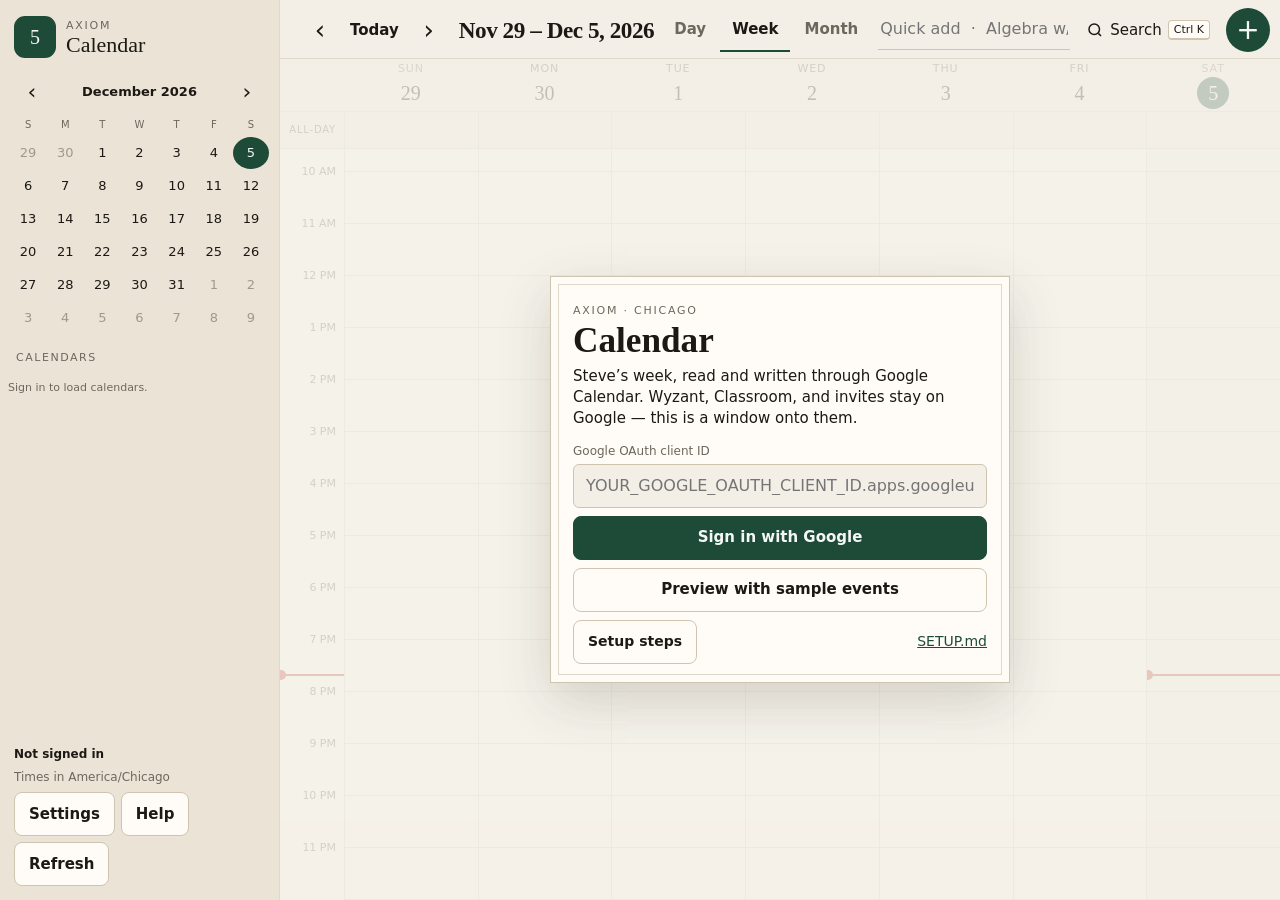
==== calendar/index.html @ 5c0031e2 "Add Axiom Calendar as a static Google Calendar PWA. The app lives in calendar/ so GitHub Pages can s" ====
<!DOCTYPE html>
<html lang="en">
<head>
<meta charset="utf-8">
<meta name="viewport" content="width=device-width, initial-scale=1, viewport-fit=cover">
<meta name="theme-color" content="#1e4a38">
<meta name="description" content="Steve Kaminskie's calendar. Google Calendar is the source of truth.">
<meta name="apple-mobile-web-app-capable" content="yes">
<meta name="mobile-web-app-capable" content="yes">
<meta name="apple-mobile-web-app-status-bar-style" content="black-translucent">
<meta name="apple-mobile-web-app-title" content="Calendar">
<title>Axiom Calendar</title>
<link rel="manifest" href="manifest.webmanifest">
<link rel="icon" href="icon.svg" type="image/svg+xml">
<link rel="apple-touch-icon" href="icon-180.png">
<link rel="stylesheet" href="styles.css">
</head>
<body>
<div id="app" class="app">
  <aside id="sidebar" aria-label="Calendars">
    <div class="side-head">
      <div class="brand-mark" id="brand-day" aria-hidden="true"></div>
      <div>
        <div class="brand-kicker">Axiom</div>
        <div class="brand-title">Calendar</div>
      </div>
    </div>
    <div class="mini-wrap">
      <div class="mini-nav">
        <button type="button" id="mini-prev" aria-label="Previous month">‹</button>
        <div id="mini-label"></div>
        <button type="button" id="mini-next" aria-label="Next month">›</button>
      </div>
      <div id="mini" class="mini"></div>
    </div>
    <div class="side-label">Calendars</div>
    <div id="calendar-list"></div>
    <div class="side-foot">
      <p id="account" class="account">Not signed in</p>
      <p class="tz">Times in America/Chicago</p>
      <div class="side-actions">
        <button type="button" id="settings-btn" class="btn">Settings</button>
        <button type="button" id="help-btn" class="btn">Help</button>
        <button type="button" id="refresh-btn" class="btn">Refresh</button>
      </div>
      <button type="button" id="signout-btn" class="btn" hidden>Sign out</button>
    </div>
  </aside>
  <div id="scrim" hidden></div>
  <div class="workspace">
    <header class="topbar">
      <button type="button" id="menu-btn" class="icon-btn" aria-label="Open calendars">☰</button>
      <div class="pager">
        <button type="button" id="prev-btn" class="icon-btn" aria-label="Previous">‹</button>
        <button type="button" id="today-btn" class="text-btn">Today</button>
        <button type="button" id="next-btn" class="icon-btn" aria-label="Next">›</button>
      </div>
      <h1 id="range-label" class="range-label">Calendar</h1>
      <div class="view-switch" role="tablist" aria-label="Calendar view">
        <button type="button" role="tab" data-view="day">Day</button>
        <button type="button" role="tab" data-view="week">Week</button>
        <button type="button" role="tab" data-view="month">Month</button>
        <button type="button" role="tab" data-view="agenda">Agenda</button>
      </div>
      <form id="quick-form" class="quick-add" autocomplete="off">
        <label class="sr-only" for="quick-input">Quick add</label>
        <input id="quick-input" name="q" placeholder="Quick add  ·  Algebra w/ Maya tue 4pm 1h" enterkeyhint="done" autocomplete="off">
        <div id="quick-preview" class="quick-preview" hidden></div>
      </form>
      <button type="button" id="cmd-btn" class="cmd-btn" aria-label="Search and commands">
        <svg viewBox="0 0 24 24" aria-hidden="true" fill="none" stroke="currentColor" stroke-width="2"><circle cx="11" cy="11" r="7"/><path d="M20 20l-3.5-3.5"/></svg>
        <span class="cmd-text">Search</span>
        <kbd id="cmd-kbd">Ctrl K</kbd>
      </button>
      <button type="button" id="create-btn" class="create-btn" aria-label="Create event">+</button>
    </header>
    <div id="banner" class="banner" hidden>
      <span>Sample events. Sign in to load Google Calendar. Preview changes are not written to Google.</span>
      <button type="button" id="banner-signin" class="btn primary">Sign in</button>
    </div>
    <div id="progress" class="progress" hidden></div>
    <div class="stage">
      <main id="view"></main>
      <div id="gate" class="gate">
        <form id="gate-form" class="gate-card">
          <p class="kicker">Axiom · Chicago</p>
          <h2>Calendar</h2>
          <p class="lede">Steve’s week, read and written through Google Calendar. Wyzant, Classroom, and invites stay on Google — this is a window onto them.</p>
          <div class="stack">
            <label class="field">Google OAuth client ID
              <input id="client-id" name="client_id" autocomplete="off" spellcheck="false" inputmode="email">
            </label>
            <button type="submit" id="signin-btn" class="btn primary">Sign in with Google</button>
            <button type="button" id="preview-btn" class="btn">Preview with sample events</button>
            <div class="gate-links">
              <button type="button" id="setup-btn" class="btn">Setup steps</button>
              <a href="./SETUP.md">SETUP.md</a>
            </div>
          </div>
        </form>
      </div>
    </div>
  </div>
</div>
<div id="modal-root"></div>
<div id="toasts" aria-live="polite"></div>
<noscript>Axiom Calendar needs JavaScript.</noscript>
<script type="module" src="app.js"></script>
</body>
</html>
---- calendar/styles.css ----
:root {
  --paper: #f3efe6;
  --surface: #fffcf7;
  --sidebar: #ebe4d6;
  --ink: #1c1915;
  --muted: #6e675c;
  --line: #e0d8c8;
  --line-strong: #cfc4b0;
  --accent: #1e4a38;
  --accent-ink: #f4f7f4;
  --accent-soft: #e4efe8;
  --now: #c2412d;
  --danger: #8f2d2d;
  --shadow: 0 18px 50px rgba(40, 30, 15, 0.16);
  --serif: "Iowan Old Style", "Palatino Linotype", Palatino, Georgia, serif;
  --sans: "Avenir Next", "Segoe UI", system-ui, sans-serif;
  --hour: 52px;
  --gutter: 64px;
  color-scheme: light;
}

* { box-sizing: border-box; }
[hidden] { display: none !important; }
html, body { height: 100%; }
body {
  margin: 0;
  height: 100dvh;
  background: var(--paper);
  color: var(--ink);
  font: 15px/1.4 var(--sans);
  overscroll-behavior: none;
}
button, input, select, textarea { font: inherit; color: inherit; }
button { cursor: pointer; -webkit-tap-highlight-color: transparent; }
button, input, select, textarea { touch-action: manipulation; }
input, select, textarea { font-size: 16px; }
:focus-visible { outline: 2px solid var(--accent); outline-offset: 2px; }
.sr-only {
  position: absolute; width: 1px; height: 1px; padding: 0; margin: -1px;
  overflow: hidden; clip: rect(0, 0, 0, 0); border: 0;
}

.app {
  height: 100%;
  display: grid;
  grid-template-columns: 280px minmax(0, 1fr);
  padding-top: env(safe-area-inset-top);
  padding-left: env(safe-area-inset-left);
  padding-right: env(safe-area-inset-right);
  background: var(--paper);
}

#sidebar {
  background: var(--sidebar);
  border-right: 1px solid var(--line);
  display: flex;
  flex-direction: column;
  min-height: 0;
  overflow: auto;
}
.side-head { display: flex; gap: 10px; align-items: center; padding: 16px 14px 8px; }
.brand-mark {
  width: 42px; height: 42px; border-radius: 11px; background: var(--accent); color: var(--accent-ink);
  display: grid; place-items: center; font-family: var(--serif); font-size: 20px; flex: none;
}
.brand-kicker { font-size: 11px; letter-spacing: 0.16em; text-transform: uppercase; color: var(--muted); }
.brand-title { font-family: var(--serif); font-size: 22px; line-height: 1; }
.mini-wrap { padding: 4px 10px 8px; }
.mini-nav { display: flex; align-items: center; justify-content: space-between; gap: 6px; }
.mini-nav button, .icon-btn, .text-btn, .btn, .create-btn {
  min-height: 44px;
}
.mini-nav button {
  width: 44px; border: 0; background: transparent; font-size: 22px; color: var(--ink); border-radius: 8px;
}
#mini-label { font-size: 13px; font-weight: 600; }
.mini { display: grid; grid-template-columns: repeat(7, 1fr); gap: 1px; }
.mini .dow { text-align: center; font-size: 10px; color: var(--muted); padding: 4px 0; }
.mini button {
  height: 32px; min-height: 32px; border: 0; background: transparent; border-radius: 50%;
  font-variant-numeric: tabular-nums; font-size: 13px;
}
.mini button.outside { color: #a39888; }
.mini button.today { background: var(--accent); color: var(--accent-ink); }
.mini button.anchor:not(.today) { box-shadow: inset 0 0 0 1.5px var(--accent); }
.side-label {
  padding: 8px 16px 4px; font-size: 11px; letter-spacing: 0.14em; text-transform: uppercase; color: var(--muted);
}
#calendar-list { padding: 0 8px 12px; }
.cal-row { display: grid; grid-template-columns: 14px minmax(0, 1fr) auto; gap: 8px; align-items: start; padding: 7px 6px; }
.cal-dot { width: 14px; height: 14px; border-radius: 50%; margin-top: 4px; box-shadow: inset 0 0 0 1px rgba(0,0,0,.12); }
.cal-name { font-weight: 600; font-size: 14px; overflow: hidden; text-overflow: ellipsis; white-space: nowrap; }
.cal-role { font-size: 11px; color: var(--muted); }
.cal-offset {
  display: inline-block; margin-top: 2px; padding: 0; border: 0; background: transparent;
  color: var(--accent); font-size: 12px; font-weight: 650; text-align: left; min-height: 32px;
  text-decoration: underline; text-underline-offset: 2px;
}
.switch {
  width: 46px; height: 28px; border-radius: 999px; border: 1px solid var(--line-strong);
  background: #ddd6c8; position: relative; margin-top: 2px;
}
.switch::after {
  content: ""; position: absolute; top: 2px; left: 2px; width: 22px; height: 22px;
  border-radius: 50%; background: #fff; transition: transform .15s ease;
}
.switch[aria-checked="true"] { background: var(--accent); border-color: var(--accent); }
.switch[aria-checked="true"]::after { transform: translateX(18px); }
.side-foot { margin-top: auto; padding: 8px 14px calc(14px + env(safe-area-inset-bottom)); display: grid; gap: 6px; }
.account, .tz { margin: 0; font-size: 12px; color: var(--muted); }
.account { color: var(--ink); font-weight: 600; }
.side-actions { display: flex; flex-wrap: wrap; gap: 6px; }

.workspace { display: flex; flex-direction: column; min-width: 0; min-height: 0; }
.topbar {
  display: grid;
  grid-template-columns: auto auto minmax(0, 1fr) auto;
  grid-template-areas:
    "menu pager create search"
    "title title title title"
    "views views views views"
    "quick quick quick quick";
  gap: 4px 8px;
  align-items: center;
  padding: 8px 10px 6px;
  border-bottom: 1px solid var(--line);
  background: var(--paper);
}
#menu-btn { grid-area: menu; }
.pager { grid-area: pager; display: flex; align-items: center; }
.range-label { grid-area: title; margin: 0; font-family: var(--serif); font-size: 1.15rem; font-weight: 600; letter-spacing: -0.02em; min-width: 0; }
.view-switch { grid-area: views; display: flex; gap: 2px; overflow-x: auto; }
.quick-add { grid-area: quick; position: relative; }
.cmd-btn { grid-area: search; }
.create-btn { grid-area: create; }

.icon-btn, .text-btn, .cmd-btn {
  border: 0; background: transparent; border-radius: 8px; min-width: 44px; padding: 0 8px; color: var(--ink);
}
.icon-btn { font-size: 26px; line-height: 1; }
.text-btn { font-weight: 650; }
.view-switch button {
  border: 0; background: transparent; color: var(--muted); min-height: 44px; padding: 0 12px;
  border-bottom: 2px solid transparent; font-weight: 650;
}
.view-switch button[aria-selected="true"] { color: var(--ink); border-bottom-color: var(--accent); }
.quick-add input {
  width: 100%; background: transparent; border: 0; border-bottom: 1px solid var(--line-strong);
  border-radius: 0; padding: 8px 2px; color: var(--ink);
}
.quick-add input:focus { outline: none; border-bottom-color: var(--accent); }
.quick-preview {
  position: absolute; z-index: 8; left: 0; right: 0; top: calc(100% + 4px);
  background: var(--surface); border: 1px solid var(--line-strong); box-shadow: var(--shadow); padding: 8px 10px;
}
.quick-cal { color: var(--muted); font-size: 12px; margin-top: 2px; }
.cmd-btn { display: inline-flex; align-items: center; gap: 6px; }
.cmd-btn svg { width: 18px; height: 18px; }
kbd {
  font-family: var(--sans); font-size: 11px; border: 1px solid var(--line-strong); border-bottom-width: 2px;
  border-radius: 4px; padding: 1px 5px; background: var(--surface);
}
.create-btn {
  width: 44px; border: 0; border-radius: 999px; background: var(--accent); color: var(--accent-ink);
  font-size: 28px; line-height: 1; font-weight: 500;
}
.banner {
  display: flex; flex-wrap: wrap; gap: 8px; align-items: center; justify-content: space-between;
  padding: 8px 12px; background: var(--accent-soft); border-bottom: 1px solid var(--line); font-size: 14px;
}
.progress { height: 2px; background: linear-gradient(90deg, transparent, var(--accent), transparent); background-size: 40% 100%; animation: slide 1s linear infinite; }
@keyframes slide { from { background-position: -40% 0; } to { background-position: 140% 0; } }
.stage { position: relative; flex: 1; min-height: 0; }
#view { height: 100%; min-height: 0; }

.week { height: 100%; display: flex; flex-direction: column; min-height: 0; background: var(--surface); }
.week-head, .allday {
  display: grid; grid-template-columns: var(--gutter) repeat(var(--days), minmax(0, 1fr));
  background: var(--paper); border-bottom: 1px solid var(--line);
}
.day-head, .gutter-label {
  min-height: 52px; border: 0; background: transparent; display: flex; flex-direction: column;
  align-items: center; justify-content: center; gap: 1px;
}
.day-head .dow { font-size: 11px; letter-spacing: 0.08em; text-transform: uppercase; color: var(--muted); }
.day-head .dom {
  font-family: var(--serif); font-size: 1.25rem; width: 2rem; height: 2rem; display: grid; place-items: center; border-radius: 50%;
}
.day-head.today .dom { background: var(--accent); color: var(--accent-ink); }
.day-head.weekend .dow { color: #8a8174; }
.gutter-label, .allday-label { font-size: 10px; letter-spacing: 0.08em; text-transform: uppercase; color: var(--muted); }
.allday-label { display: flex; align-items: center; justify-content: flex-end; padding-right: 8px; }
.allday { align-items: stretch; }
.allday-col { min-height: 36px; border-left: 1px solid var(--line); padding: 3px; display: flex; flex-direction: column; gap: 3px; }
.allday-event { position: relative; border-radius: 4px; padding: 3px 6px; text-align: left; min-height: 26px; }
.time-scroll { flex: 1; min-height: 0; overflow: auto; overscroll-behavior: contain; touch-action: pan-y; }
.time-canvas {
  --days: 7;
  display: grid;
  grid-template-columns: var(--gutter) repeat(var(--days), minmax(0, 1fr));
  height: calc(var(--hour) * 24);
  position: relative;
  background: var(--surface);
}
.gutter { position: relative; }
.hour-label {
  position: absolute; right: 8px; transform: translateY(-50%);
  font-size: 11px; color: var(--muted); font-variant-numeric: tabular-nums;
}
.day-col {
  position: relative; border-left: 1px solid var(--line); overflow: hidden;
  background-image: repeating-linear-gradient(
    to bottom,
    transparent,
    transparent calc(var(--hour) - 1px),
    var(--line) calc(var(--hour) - 1px),
    var(--line) var(--hour)
  );
}
.day-col.today { background-color: rgba(30, 74, 56, 0.045); }
.event {
  position: absolute; overflow: hidden; text-align: left; border-radius: 4px;
  padding: 2px 5px 6px; line-height: 1.2; min-height: 18px; z-index: 1; container-type: size;
}
.event-title { font-size: 12px; font-weight: 700; }
.event-meta { font-size: 11px; opacity: 0.82; }
@container (max-height: 36px) { .event-meta { display: none; } }
.event.has-offset { padding-right: 32px; }
.offset-badge {
  position: absolute; top: 2px; right: 3px; font-size: 10px; font-weight: 750;
  padding: 0 4px; border-radius: 999px; background: rgba(255, 252, 247, 0.86);
  color: #1c1915; border: 1px solid rgba(28, 25, 21, 0.28);
}
.event.tentative { outline: 1px dashed currentColor; outline-offset: -3px; }
.event.declined .event-title { text-decoration: line-through; opacity: 0.7; }
.event.allday-event { position: relative; inset: auto; width: auto; height: auto; }
.event.can-drag { cursor: grab; }
.time-scroll, .week-head, .allday, .month { user-select: none; }
.event.dragging { opacity: 0.35; }
.resize-handle { position: absolute; left: 0; right: 0; bottom: 0; height: 8px; cursor: ns-resize; }
.now-line, .now-tick {
  position: absolute; left: 0; right: 0; height: 2px; background: var(--now);
  pointer-events: none; z-index: 4;
}
.now-line::before, .now-tick::before {
  content: ""; position: absolute; left: -4px; top: -4px; width: 10px; height: 10px;
  border-radius: 50%; background: var(--now);
}
.ghost {
  position: absolute; z-index: 6; border-radius: 4px; pointer-events: none;
  background: rgba(30, 74, 56, 0.16); border: 1px dashed var(--accent);
  padding: 2px 5px; font-size: 12px; font-weight: 700; overflow: hidden;
}
.allday-col.drop-target { background: rgba(30, 74, 56, 0.12); }

.month { height: 100%; min-height: 0; display: grid; grid-template-rows: auto minmax(0, 1fr); background: var(--surface); }
.month-dow, .month-grid { display: grid; grid-template-columns: repeat(7, minmax(0, 1fr)); }
.month-dow { padding: 6px 0; font-size: 11px; letter-spacing: 0.08em; text-transform: uppercase; color: var(--muted); text-align: center; background: var(--paper); border-bottom: 1px solid var(--line); }
.month-grid { min-height: 0; }
.cell { min-height: 0; overflow: hidden; border-top: 1px solid var(--line); border-left: 1px solid var(--line); padding: 2px 3px 3px; display: flex; flex-direction: column; gap: 2px; }
.cell.today { background: rgba(30, 74, 56, 0.05); }
.cell.outside { background: #f7f3eb; }
.cell-day {
  align-self: flex-end; border: 0; background: transparent; width: 28px; height: 28px; min-height: 28px;
  border-radius: 50%; font-family: var(--serif); font-size: 14px;
}
.cell.today .cell-day { background: var(--accent); color: var(--accent-ink); }
.cell.anchor:not(.today) .cell-day { box-shadow: inset 0 0 0 1.5px var(--accent); }
.chip, .more {
  display: block; width: 100%; text-align: left; border: 0; border-radius: 4px;
  padding: 1px 4px; font-size: 11px; line-height: 1.35; white-space: nowrap; overflow: hidden; text-overflow: ellipsis;
}
.more { background: transparent; color: var(--muted); min-height: 22px; }

.agenda { height: 100%; overflow: auto; padding: 8px 12px calc(24px + env(safe-area-inset-bottom)); background: var(--surface); }
.agenda-day { margin: 0 0 16px; }
.agenda-day h2 { margin: 12px 0 8px; font-family: var(--serif); font-size: 1.25rem; font-weight: 600; }
.agenda-empty { color: var(--muted); margin: 0 0 8px; }
.agenda-card {
  width: 100%; text-align: left; border: 0; border-radius: 8px; padding: 10px 12px; margin: 0 0 6px;
  display: block; position: relative;
}
.agenda-card .when { font-size: 12px; font-weight: 700; }
.agenda-card .title { font-size: 16px; font-weight: 700; }
.agenda-card .meta { font-size: 12px; opacity: 0.8; }
.agenda-card .offset-badge { top: 8px; right: 8px; }
.empty { color: var(--muted); padding: 24px 16px; margin: 0; }

.gate {
  position: absolute; inset: 0; display: grid; place-items: center; padding: 18px;
  background: color-mix(in srgb, var(--paper) 78%, transparent); z-index: 5; overflow: auto;
}
.gate-card {
  width: min(460px, 100%); background: var(--surface); border: 1px solid var(--line-strong);
  box-shadow: var(--shadow); padding: 26px 22px 18px; position: relative;
}
.gate-card::before { content: ""; position: absolute; inset: 7px; border: 1px solid var(--line); pointer-events: none; }
.kicker { margin: 0 0 4px; letter-spacing: 0.16em; text-transform: uppercase; font-size: 11px; color: var(--muted); }
.gate-card h2 { margin: 0 0 8px; font-family: var(--serif); font-size: 2.2rem; font-weight: 600; line-height: 1; }
.lede { margin: 0 0 14px; color: var(--ink); }
.stack { display: grid; gap: 8px; }
.field { display: grid; gap: 4px; font-size: 12px; color: var(--muted); text-align: left; }
.field input, .field textarea, .field select, .inline-input {
  width: 100%; background: var(--paper); border: 1px solid var(--line-strong); border-radius: 6px;
  padding: 10px 12px; color: var(--ink);
}
.times { display: grid; grid-template-columns: 1fr 1fr; gap: 8px; }
.check { display: flex; align-items: center; gap: 8px; font-size: 14px; color: var(--ink); min-height: 44px; }
.btn {
  min-height: 44px; padding: 0 14px; border-radius: 8px; border: 1px solid var(--line-strong);
  background: var(--surface); font-weight: 650;
}
.btn.primary { background: var(--accent); color: var(--accent-ink); border-color: var(--accent); }
.btn.danger { color: var(--danger); }
.gate-links { display: flex; justify-content: space-between; gap: 8px; align-items: center; font-size: 14px; }
.gate-links a { color: var(--accent); }

.modal-back {
  position: fixed; inset: 0; z-index: 50; background: rgba(28, 25, 21, 0.38);
  display: flex; align-items: center; justify-content: center; padding: 20px;
}
.modal-card, .cmd-card {
  width: min(560px, 100%); max-height: min(760px, 100%); overflow: auto;
  background: var(--surface); border: 1px solid var(--line-strong); box-shadow: var(--shadow); padding: 16px;
}
.cmd-back { align-items: flex-start; padding-top: 10vh; }
.cmd-card { width: min(640px, 100%); padding: 0; overflow: hidden; display: flex; flex-direction: column; }
.cmd-card input { border: 0; border-bottom: 1px solid var(--line); padding: 16px; background: transparent; width: 100%; }
.cmd-card input:focus { outline: none; }
.cmd-list { overflow: auto; max-height: 50vh; padding: 6px; }
.cmd-item {
  width: 100%; text-align: left; border: 0; background: transparent; border-radius: 8px;
  padding: 8px 10px; min-height: 44px; display: grid; gap: 2px;
}
.cmd-item[aria-selected="true"], .cmd-item:hover { background: var(--accent-soft); }
.cmd-item small { color: var(--muted); }
.dialog-head { display: flex; justify-content: space-between; align-items: center; gap: 8px; }
.dialog-head h2 { margin: 0; font-family: var(--serif); font-size: 1.6rem; font-weight: 600; }
.dialog-actions { display: flex; flex-wrap: wrap; gap: 8px; justify-content: flex-end; margin-top: 12px; }
.note { background: var(--accent-soft); border-radius: 8px; padding: 8px 10px; font-size: 13px; margin: 0; }
.swatches { display: flex; flex-wrap: wrap; gap: 2px; }
.swatch { width: 44px; height: 44px; border: 0; background: transparent; display: grid; place-items: center; border-radius: 8px; }
.swatch i { width: 22px; height: 22px; border-radius: 50%; display: block; box-shadow: inset 0 0 0 1px rgba(0,0,0,.15); }
.swatch[aria-checked="true"] i { box-shadow: 0 0 0 2px var(--surface), 0 0 0 4px var(--ink); }
.rsvp { display: flex; gap: 6px; flex-wrap: wrap; }
.rsvp button[aria-pressed="true"] { background: var(--accent); color: var(--accent-ink); border-color: var(--accent); }
.guest { display: flex; justify-content: space-between; gap: 8px; align-items: center; padding: 4px 0; border-bottom: 1px solid var(--line); }
.help-list { display: grid; grid-template-columns: auto 1fr; gap: 6px 12px; margin: 8px 0 0; }
.help-list dt { margin: 0; }
.setup-steps { margin: 8px 0 0; padding-left: 1.2rem; display: grid; gap: 8px; }
.setup-steps code, .mono { font-family: ui-monospace, "SFMono-Regular", Menlo, Consolas, monospace; font-size: 12px; word-break: break-all; }
#scrim { position: fixed; inset: 0; background: rgba(28, 25, 21, 0.35); z-index: 25; }
#scrim[hidden] { display: none !important; }
#toasts {
  position: fixed; left: 50%; bottom: calc(16px + env(safe-area-inset-bottom)); transform: translateX(-50%);
  z-index: 70; display: flex; flex-direction: column; gap: 8px; width: min(440px, calc(100% - 24px)); pointer-events: none;
}
.toast { background: #1c1915; color: #f3efe6; padding: 12px 14px; border-radius: 8px; box-shadow: var(--shadow); pointer-events: auto; }

@media (min-width: 980px) {
  .topbar {
    grid-template-columns: auto auto minmax(10rem, max-content) auto minmax(12rem, 1fr) auto auto;
    grid-template-areas: "menu pager title views quick search create";
    align-items: center;
  }
  .range-label { font-size: 1.45rem; white-space: nowrap; }
}
@media (max-width: 960px) {
  .app { grid-template-columns: 1fr; }
  #sidebar {
    position: fixed; inset: 0 auto 0 0; width: min(320px, 88vw); z-index: 30;
    transform: translateX(-105%); transition: transform .18s ease;
    padding-bottom: env(safe-area-inset-bottom);
  }
  #sidebar.open { transform: translateX(0); }
  #menu-btn { display: inline-grid; place-items: center; }
  .cmd-text, #cmd-kbd { display: none; }
}
@media (min-width: 961px) {
  #menu-btn, #scrim { display: none !important; }
}
@media (max-width: 720px) {
  :root { --hour: 64px; --gutter: 48px; }
  .hour-label { font-size: 10px; right: 4px; }
}
@media (pointer: coarse) { .resize-handle { display: none; } }
@media (prefers-reduced-motion: reduce) {
  *, *::before, *::after { animation: none !important; transition: none !important; }
}
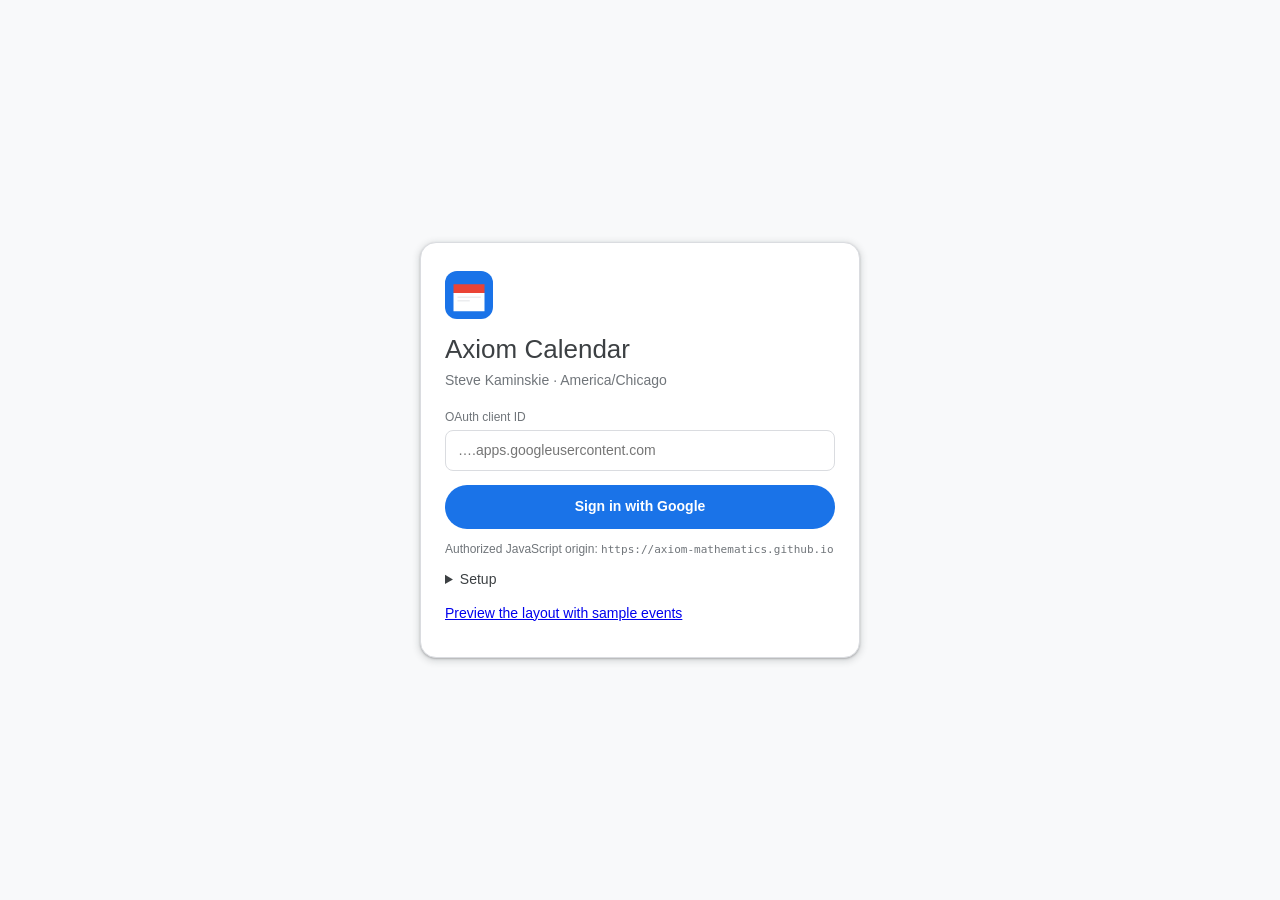
==== commit 45825a6e: "Add Axiom Calendar, a static Google Calendar PWA. Steve can read and write his calendars from the br" ====
--- a/calendar/index.html
+++ b/calendar/index.html
@@ -3,108 +3,98 @@
 <head>
 <meta charset="utf-8">
 <meta name="viewport" content="width=device-width, initial-scale=1, viewport-fit=cover">
-<meta name="theme-color" content="#1e4a38">
-<meta name="description" content="Steve Kaminskie's calendar. Google Calendar is the source of truth.">
+<meta name="theme-color" content="#ffffff" media="(prefers-color-scheme: light)">
+<meta name="theme-color" content="#1f1f1f" media="(prefers-color-scheme: dark)">
 <meta name="apple-mobile-web-app-capable" content="yes">
 <meta name="mobile-web-app-capable" content="yes">
-<meta name="apple-mobile-web-app-status-bar-style" content="black-translucent">
+<meta name="apple-mobile-web-app-status-bar-style" content="default">
 <meta name="apple-mobile-web-app-title" content="Calendar">
+<meta name="description" content="Steve Kaminskie’s calendar. Google Calendar, in the browser, America/Chicago.">
 <title>Axiom Calendar</title>
 <link rel="manifest" href="manifest.webmanifest">
-<link rel="icon" href="icon.svg" type="image/svg+xml">
-<link rel="apple-touch-icon" href="icon-180.png">
+<link rel="icon" href="icons/icon-192.png">
+<link rel="apple-touch-icon" href="icons/apple-touch-icon.png">
 <link rel="stylesheet" href="styles.css">
+<script src="https://accounts.google.com/gsi/client" async></script>
 </head>
 <body>
-<div id="app" class="app">
-  <aside id="sidebar" aria-label="Calendars">
-    <div class="side-head">
-      <div class="brand-mark" id="brand-day" aria-hidden="true"></div>
-      <div>
-        <div class="brand-kicker">Axiom</div>
-        <div class="brand-title">Calendar</div>
-      </div>
+<div id="gate">
+  <main class="gate-card">
+    <div class="brand-mark" aria-hidden="true"></div>
+    <h1>Axiom Calendar</h1>
+    <p class="lede">Steve Kaminskie · America/Chicago</p>
+    <form id="gate-form" method="post" action="#" onsubmit="return false">
+      <label for="gate-client">OAuth client ID</label>
+      <input id="gate-client" name="client" autocomplete="off" spellcheck="false" autocapitalize="off" placeholder="….apps.googleusercontent.com" inputmode="url">
+      <button type="submit" class="primary signin">Sign in with Google</button>
+    </form>
+    <p id="gate-error" class="error" hidden></p>
+    <p class="hint">Authorized JavaScript origin: <code>https://axiom-mathematics.github.io</code></p>
+    <details>
+      <summary>Setup</summary>
+      <ol>
+        <li>In Google Cloud Console, create a <strong>Web application</strong> OAuth client.</li>
+        <li>Add the origin above. No redirect URI is required for the sign-in popup.</li>
+        <li>Enable the Calendar API, People API, and Drive API. Add stephen.kaminskie@gmail.com as a test user.</li>
+        <li>Paste the client ID here and sign in. The full click-path is in <code>SETUP.md</code>.</li>
+      </ol>
+    </details>
+    <p><a href="?demo=1" id="preview-link">Preview the layout with sample events</a></p>
+  </main>
+</div>
+
+<div id="shell" hidden>
+  <div id="progress" hidden></div>
+  <div id="banner" class="banner" hidden></div>
+  <header class="topbar">
+    <button type="button" id="nav-toggle" class="icon-btn" aria-label="Calendars">☰</button>
+    <div class="brand">Axiom Calendar</div>
+    <button type="button" class="today-btn" data-action="today">Today</button>
+    <button type="button" class="icon-btn" data-action="nav" data-dir="-1" aria-label="Previous">‹</button>
+    <button type="button" class="icon-btn" data-action="nav" data-dir="1" aria-label="Next">›</button>
+    <h1 id="range-label"></h1>
+    <div class="spacer"></div>
+    <div class="view-switch" role="tablist" aria-label="View">
+      <button type="button" data-set-view="day" role="tab">Day</button>
+      <button type="button" data-set-view="week" role="tab">Week</button>
+      <button type="button" data-set-view="month" role="tab">Month</button>
+      <button type="button" data-set-view="agenda" role="tab">Agenda</button>
     </div>
-    <div class="mini-wrap">
-      <div class="mini-nav">
-        <button type="button" id="mini-prev" aria-label="Previous month">‹</button>
-        <div id="mini-label"></div>
-        <button type="button" id="mini-next" aria-label="Next month">›</button>
-      </div>
-      <div id="mini" class="mini"></div>
-    </div>
-    <div class="side-label">Calendars</div>
-    <div id="calendar-list"></div>
-    <div class="side-foot">
-      <p id="account" class="account">Not signed in</p>
-      <p class="tz">Times in America/Chicago</p>
-      <div class="side-actions">
-        <button type="button" id="settings-btn" class="btn">Settings</button>
-        <button type="button" id="help-btn" class="btn">Help</button>
-        <button type="button" id="refresh-btn" class="btn">Refresh</button>
-      </div>
-      <button type="button" id="signout-btn" class="btn" hidden>Sign out</button>
-    </div>
-  </aside>
-  <div id="scrim" hidden></div>
-  <div class="workspace">
-    <header class="topbar">
-      <button type="button" id="menu-btn" class="icon-btn" aria-label="Open calendars">☰</button>
-      <div class="pager">
-        <button type="button" id="prev-btn" class="icon-btn" aria-label="Previous">‹</button>
-        <button type="button" id="today-btn" class="text-btn">Today</button>
-        <button type="button" id="next-btn" class="icon-btn" aria-label="Next">›</button>
-      </div>
-      <h1 id="range-label" class="range-label">Calendar</h1>
-      <div class="view-switch" role="tablist" aria-label="Calendar view">
-        <button type="button" role="tab" data-view="day">Day</button>
-        <button type="button" role="tab" data-view="week">Week</button>
-        <button type="button" role="tab" data-view="month">Month</button>
-        <button type="button" role="tab" data-view="agenda">Agenda</button>
-      </div>
-      <form id="quick-form" class="quick-add" autocomplete="off">
-        <label class="sr-only" for="quick-input">Quick add</label>
-        <input id="quick-input" name="q" placeholder="Quick add  ·  Algebra w/ Maya tue 4pm 1h" enterkeyhint="done" autocomplete="off">
-        <div id="quick-preview" class="quick-preview" hidden></div>
+    <button type="button" class="icon-btn" data-action="search-toggle" aria-label="Search">⌕</button>
+    <button type="button" class="icon-btn" data-action="refresh" aria-label="Refresh">↻</button>
+    <button type="button" class="icon-btn" data-action="command" aria-label="Command menu">⌘K</button>
+    <button type="button" class="icon-btn" data-action="help" aria-label="Keyboard shortcuts">?</button>
+    <button type="button" class="icon-btn" data-action="settings" aria-label="Settings">⚙</button>
+  </header>
+  <div id="search-bar" hidden>
+    <input id="search-input" type="search" placeholder="Search events" aria-label="Search events" autocomplete="off">
+  </div>
+  <div class="layout">
+    <aside id="sidebar">
+      <button type="button" id="create-btn" class="create" data-action="create"><span class="plus">+</span> Create</button>
+      <div id="mini"></div>
+      <form id="quick-form">
+        <label for="quick-input">Quick add</label>
+        <input id="quick-input" placeholder="Algebra w/ Maya tue 4pm 1h" autocomplete="off" enterkeyhint="done">
+        <p id="quick-preview" class="preview"></p>
+        <button type="submit" class="textish" data-edit="1">Edit before saving</button>
       </form>
-      <button type="button" id="cmd-btn" class="cmd-btn" aria-label="Search and commands">
-        <svg viewBox="0 0 24 24" aria-hidden="true" fill="none" stroke="currentColor" stroke-width="2"><circle cx="11" cy="11" r="7"/><path d="M20 20l-3.5-3.5"/></svg>
-        <span class="cmd-text">Search</span>
-        <kbd id="cmd-kbd">Ctrl K</kbd>
-      </button>
-      <button type="button" id="create-btn" class="create-btn" aria-label="Create event">+</button>
-    </header>
-    <div id="banner" class="banner" hidden>
-      <span>Sample events. Sign in to load Google Calendar. Preview changes are not written to Google.</span>
-      <button type="button" id="banner-signin" class="btn primary">Sign in</button>
-    </div>
-    <div id="progress" class="progress" hidden></div>
-    <div class="stage">
-      <main id="view"></main>
-      <div id="gate" class="gate">
-        <form id="gate-form" class="gate-card">
-          <p class="kicker">Axiom · Chicago</p>
-          <h2>Calendar</h2>
-          <p class="lede">Steve’s week, read and written through Google Calendar. Wyzant, Classroom, and invites stay on Google — this is a window onto them.</p>
-          <div class="stack">
-            <label class="field">Google OAuth client ID
-              <input id="client-id" name="client_id" autocomplete="off" spellcheck="false" inputmode="email">
-            </label>
-            <button type="submit" id="signin-btn" class="btn primary">Sign in with Google</button>
-            <button type="button" id="preview-btn" class="btn">Preview with sample events</button>
-            <div class="gate-links">
-              <button type="button" id="setup-btn" class="btn">Setup steps</button>
-              <a href="./SETUP.md">SETUP.md</a>
-            </div>
-          </div>
-        </form>
-      </div>
-    </div>
+      <div class="cal-head">My calendars</div>
+      <div id="cal-list"></div>
+      <p id="now-readout" class="now-readout"></p>
+    </aside>
+    <div id="scrim" hidden></div>
+    <main id="main"></main>
   </div>
 </div>
-<div id="modal-root"></div>
-<div id="toasts" aria-live="polite"></div>
-<noscript>Axiom Calendar needs JavaScript.</noscript>
-<script type="module" src="app.js"></script>
+
+<div id="popover" hidden></div>
+<div id="editor" hidden></div>
+<div id="command" hidden></div>
+<div id="help" hidden></div>
+<div id="settings" hidden></div>
+<div id="confirm" hidden></div>
+<div id="toast" hidden></div>
+<script type="module" src="js/app.js"></script>
 </body>
 </html>
--- a/calendar/styles.css
+++ b/calendar/styles.css
@@ -1,389 +1,322 @@
 :root {
-  --paper: #f3efe6;
-  --surface: #fffcf7;
-  --sidebar: #ebe4d6;
-  --ink: #1c1915;
-  --muted: #6e675c;
-  --line: #e0d8c8;
-  --line-strong: #cfc4b0;
-  --accent: #1e4a38;
-  --accent-ink: #f4f7f4;
-  --accent-soft: #e4efe8;
-  --now: #c2412d;
-  --danger: #8f2d2d;
-  --shadow: 0 18px 50px rgba(40, 30, 15, 0.16);
-  --serif: "Iowan Old Style", "Palatino Linotype", Palatino, Georgia, serif;
-  --sans: "Avenir Next", "Segoe UI", system-ui, sans-serif;
-  --hour: 52px;
-  --gutter: 64px;
+  --blue: #1a73e8;
+  --blue-dark: #174ea6;
+  --red: #ea4335;
+  --text: #3c4043;
+  --text-dim: #70757a;
+  --line: #dadce0;
+  --bg: #fff;
+  --bg-soft: #f8f9fa;
+  --hover: #f1f3f4;
+  --shadow: 0 1px 2px rgba(60, 64, 67, .3), 0 2px 6px 2px rgba(60, 64, 67, .15);
+  --sidebar: 280px;
+  --top: 64px;
+  --hour: 48px;
+  --font: -apple-system, BlinkMacSystemFont, "Segoe UI", Roboto, Helvetica, Arial, sans-serif;
+  --safe-t: env(safe-area-inset-top);
+  --safe-b: env(safe-area-inset-bottom);
   color-scheme: light;
 }
-
+@media (prefers-color-scheme: dark) {
+  :root {
+    --blue: #8ab4f8;
+    --blue-dark: #aecbfa;
+    --red: #f28b82;
+    --text: #e8eaed;
+    --text-dim: #9aa0a6;
+    --line: #3c4043;
+    --bg: #1f1f1f;
+    --bg-soft: #292a2d;
+    --hover: #3c4043;
+    --shadow: 0 1px 2px rgba(0, 0, 0, .5), 0 2px 8px rgba(0, 0, 0, .4);
+    color-scheme: dark;
+  }
+}
 * { box-sizing: border-box; }
+html, body { margin: 0; height: 100%; background: var(--bg); color: var(--text); font: 14px/1.4 var(--font); }
+button, input, select, textarea { font: inherit; color: inherit; }
+button { cursor: pointer; }
+button, a { -webkit-tap-highlight-color: transparent; }
+:focus-visible { outline: 2px solid var(--blue); outline-offset: 2px; }
 [hidden] { display: none !important; }
-html, body { height: 100%; }
-body {
-  margin: 0;
-  height: 100dvh;
-  background: var(--paper);
-  color: var(--ink);
-  font: 15px/1.4 var(--sans);
-  overscroll-behavior: none;
-}
-button, input, select, textarea { font: inherit; color: inherit; }
-button { cursor: pointer; -webkit-tap-highlight-color: transparent; }
-button, input, select, textarea { touch-action: manipulation; }
-input, select, textarea { font-size: 16px; }
-:focus-visible { outline: 2px solid var(--accent); outline-offset: 2px; }
-.sr-only {
-  position: absolute; width: 1px; height: 1px; padding: 0; margin: -1px;
-  overflow: hidden; clip: rect(0, 0, 0, 0); border: 0;
-}
-
-.app {
-  height: 100%;
+code { font-family: ui-monospace, SFMono-Regular, Menlo, Consolas, monospace; font-size: .92em; }
+
+#gate {
+  min-height: 100dvh;
   display: grid;
-  grid-template-columns: 280px minmax(0, 1fr);
-  padding-top: env(safe-area-inset-top);
-  padding-left: env(safe-area-inset-left);
-  padding-right: env(safe-area-inset-right);
-  background: var(--paper);
-}
-
+  place-items: center;
+  padding: calc(24px + var(--safe-t)) 16px calc(24px + var(--safe-b));
+  background: var(--bg-soft);
+}
+.gate-card {
+  width: min(440px, 100%);
+  background: var(--bg);
+  border: 1px solid var(--line);
+  border-radius: 16px;
+  padding: 28px 24px 20px;
+  box-shadow: var(--shadow);
+}
+.brand-mark {
+  width: 48px; height: 48px; border-radius: 12px;
+  background: var(--blue) url("icons/icon-192.png") center/cover;
+  margin-bottom: 12px;
+}
+.gate-card h1 { margin: 0 0 4px; font-size: 26px; font-weight: 500; }
+.lede { margin: 0 0 18px; color: var(--text-dim); }
+#gate-form label, .sheet-body label, #quick-form label, .cal-head { display: block; font-size: 12px; color: var(--text-dim); margin: 12px 0 4px; }
+#gate-client, .sheet-body input, .sheet-body select, .sheet-body textarea, #quick-input, #search-input, #cmd-input {
+  width: 100%; border: 1px solid var(--line); border-radius: 8px; background: var(--bg); padding: 10px 12px;
+}
+.sheet-body textarea { resize: vertical; }
+.primary, .signin {
+  background: var(--blue); color: #fff; border: 0; border-radius: 999px; padding: 10px 18px; font-weight: 600;
+}
+.signin { width: 100%; margin-top: 14px; min-height: 44px; }
+.primary:disabled { opacity: .5; }
+.hint, .preview, .meta, .now-readout { color: var(--text-dim); font-size: 12px; }
+.error { color: var(--red); }
+details { margin: 8px 0 12px; }
+details ol { padding-left: 18px; }
+
+#shell { height: 100dvh; display: flex; flex-direction: column; padding-top: var(--safe-t); }
+#progress { height: 3px; background: linear-gradient(90deg, transparent, var(--blue), transparent); background-size: 40% 100%; animation: slide 1s linear infinite; }
+@keyframes slide { from { background-position: -40% 0; } to { background-position: 140% 0; } }
+.banner { background: #fef7e0; color: #5f4b00; padding: 8px 16px; }
+@media (prefers-color-scheme: dark) { .banner { background: #3c3010; color: #fdd663; } }
+
+.topbar {
+  display: flex; align-items: center; gap: 6px; min-height: var(--top);
+  padding: 8px 12px; border-bottom: 1px solid var(--line); background: var(--bg);
+}
+.brand { font-size: 20px; font-weight: 500; margin-right: 8px; white-space: nowrap; }
+#range-label { margin: 0; font-size: 20px; font-weight: 400; white-space: nowrap; overflow: hidden; text-overflow: ellipsis; }
+.spacer { flex: 1; }
+.icon-btn, .today-btn, .view-switch button {
+  border: 1px solid transparent; background: transparent; border-radius: 999px; min-width: 40px; min-height: 40px; color: var(--text);
+}
+.today-btn { border-color: var(--line); padding: 0 14px; }
+.icon-btn:hover, .today-btn:hover, .view-switch button:hover, .mini-day:hover, .cal-row:hover { background: var(--hover); }
+.view-switch { display: flex; border: 1px solid var(--line); border-radius: 999px; overflow: hidden; }
+.view-switch button { border-radius: 0; padding: 0 12px; }
+.view-switch button.on { background: #e8f0fe; color: var(--blue-dark); font-weight: 600; }
+@media (prefers-color-scheme: dark) { .view-switch button.on { background: #394457; color: var(--blue); } }
+#search-bar { padding: 8px 12px; border-bottom: 1px solid var(--line); }
+#search-input { font-size: 16px; }
+
+.layout { flex: 1; display: flex; min-height: 0; }
 #sidebar {
-  background: var(--sidebar);
-  border-right: 1px solid var(--line);
-  display: flex;
-  flex-direction: column;
-  min-height: 0;
-  overflow: auto;
-}
-.side-head { display: flex; gap: 10px; align-items: center; padding: 16px 14px 8px; }
-.brand-mark {
-  width: 42px; height: 42px; border-radius: 11px; background: var(--accent); color: var(--accent-ink);
-  display: grid; place-items: center; font-family: var(--serif); font-size: 20px; flex: none;
-}
-.brand-kicker { font-size: 11px; letter-spacing: 0.16em; text-transform: uppercase; color: var(--muted); }
-.brand-title { font-family: var(--serif); font-size: 22px; line-height: 1; }
-.mini-wrap { padding: 4px 10px 8px; }
-.mini-nav { display: flex; align-items: center; justify-content: space-between; gap: 6px; }
-.mini-nav button, .icon-btn, .text-btn, .btn, .create-btn {
-  min-height: 44px;
-}
-.mini-nav button {
-  width: 44px; border: 0; background: transparent; font-size: 22px; color: var(--ink); border-radius: 8px;
-}
-#mini-label { font-size: 13px; font-weight: 600; }
-.mini { display: grid; grid-template-columns: repeat(7, 1fr); gap: 1px; }
-.mini .dow { text-align: center; font-size: 10px; color: var(--muted); padding: 4px 0; }
-.mini button {
-  height: 32px; min-height: 32px; border: 0; background: transparent; border-radius: 50%;
-  font-variant-numeric: tabular-nums; font-size: 13px;
-}
-.mini button.outside { color: #a39888; }
-.mini button.today { background: var(--accent); color: var(--accent-ink); }
-.mini button.anchor:not(.today) { box-shadow: inset 0 0 0 1.5px var(--accent); }
-.side-label {
-  padding: 8px 16px 4px; font-size: 11px; letter-spacing: 0.14em; text-transform: uppercase; color: var(--muted);
-}
-#calendar-list { padding: 0 8px 12px; }
-.cal-row { display: grid; grid-template-columns: 14px minmax(0, 1fr) auto; gap: 8px; align-items: start; padding: 7px 6px; }
-.cal-dot { width: 14px; height: 14px; border-radius: 50%; margin-top: 4px; box-shadow: inset 0 0 0 1px rgba(0,0,0,.12); }
-.cal-name { font-weight: 600; font-size: 14px; overflow: hidden; text-overflow: ellipsis; white-space: nowrap; }
-.cal-role { font-size: 11px; color: var(--muted); }
-.cal-offset {
-  display: inline-block; margin-top: 2px; padding: 0; border: 0; background: transparent;
-  color: var(--accent); font-size: 12px; font-weight: 650; text-align: left; min-height: 32px;
-  text-decoration: underline; text-underline-offset: 2px;
-}
-.switch {
-  width: 46px; height: 28px; border-radius: 999px; border: 1px solid var(--line-strong);
-  background: #ddd6c8; position: relative; margin-top: 2px;
-}
-.switch::after {
-  content: ""; position: absolute; top: 2px; left: 2px; width: 22px; height: 22px;
-  border-radius: 50%; background: #fff; transition: transform .15s ease;
-}
-.switch[aria-checked="true"] { background: var(--accent); border-color: var(--accent); }
-.switch[aria-checked="true"]::after { transform: translateX(18px); }
-.side-foot { margin-top: auto; padding: 8px 14px calc(14px + env(safe-area-inset-bottom)); display: grid; gap: 6px; }
-.account, .tz { margin: 0; font-size: 12px; color: var(--muted); }
-.account { color: var(--ink); font-weight: 600; }
-.side-actions { display: flex; flex-wrap: wrap; gap: 6px; }
-
-.workspace { display: flex; flex-direction: column; min-width: 0; min-height: 0; }
-.topbar {
-  display: grid;
-  grid-template-columns: auto auto minmax(0, 1fr) auto;
-  grid-template-areas:
-    "menu pager create search"
-    "title title title title"
-    "views views views views"
-    "quick quick quick quick";
-  gap: 4px 8px;
-  align-items: center;
-  padding: 8px 10px 6px;
-  border-bottom: 1px solid var(--line);
-  background: var(--paper);
-}
-#menu-btn { grid-area: menu; }
-.pager { grid-area: pager; display: flex; align-items: center; }
-.range-label { grid-area: title; margin: 0; font-family: var(--serif); font-size: 1.15rem; font-weight: 600; letter-spacing: -0.02em; min-width: 0; }
-.view-switch { grid-area: views; display: flex; gap: 2px; overflow-x: auto; }
-.quick-add { grid-area: quick; position: relative; }
-.cmd-btn { grid-area: search; }
-.create-btn { grid-area: create; }
-
-.icon-btn, .text-btn, .cmd-btn {
-  border: 0; background: transparent; border-radius: 8px; min-width: 44px; padding: 0 8px; color: var(--ink);
-}
-.icon-btn { font-size: 26px; line-height: 1; }
-.text-btn { font-weight: 650; }
-.view-switch button {
-  border: 0; background: transparent; color: var(--muted); min-height: 44px; padding: 0 12px;
-  border-bottom: 2px solid transparent; font-weight: 650;
-}
-.view-switch button[aria-selected="true"] { color: var(--ink); border-bottom-color: var(--accent); }
-.quick-add input {
-  width: 100%; background: transparent; border: 0; border-bottom: 1px solid var(--line-strong);
-  border-radius: 0; padding: 8px 2px; color: var(--ink);
-}
-.quick-add input:focus { outline: none; border-bottom-color: var(--accent); }
-.quick-preview {
-  position: absolute; z-index: 8; left: 0; right: 0; top: calc(100% + 4px);
-  background: var(--surface); border: 1px solid var(--line-strong); box-shadow: var(--shadow); padding: 8px 10px;
-}
-.quick-cal { color: var(--muted); font-size: 12px; margin-top: 2px; }
-.cmd-btn { display: inline-flex; align-items: center; gap: 6px; }
-.cmd-btn svg { width: 18px; height: 18px; }
-kbd {
-  font-family: var(--sans); font-size: 11px; border: 1px solid var(--line-strong); border-bottom-width: 2px;
-  border-radius: 4px; padding: 1px 5px; background: var(--surface);
-}
-.create-btn {
-  width: 44px; border: 0; border-radius: 999px; background: var(--accent); color: var(--accent-ink);
-  font-size: 28px; line-height: 1; font-weight: 500;
-}
-.banner {
-  display: flex; flex-wrap: wrap; gap: 8px; align-items: center; justify-content: space-between;
-  padding: 8px 12px; background: var(--accent-soft); border-bottom: 1px solid var(--line); font-size: 14px;
-}
-.progress { height: 2px; background: linear-gradient(90deg, transparent, var(--accent), transparent); background-size: 40% 100%; animation: slide 1s linear infinite; }
-@keyframes slide { from { background-position: -40% 0; } to { background-position: 140% 0; } }
-.stage { position: relative; flex: 1; min-height: 0; }
-#view { height: 100%; min-height: 0; }
-
-.week { height: 100%; display: flex; flex-direction: column; min-height: 0; background: var(--surface); }
-.week-head, .allday {
-  display: grid; grid-template-columns: var(--gutter) repeat(var(--days), minmax(0, 1fr));
-  background: var(--paper); border-bottom: 1px solid var(--line);
-}
-.day-head, .gutter-label {
-  min-height: 52px; border: 0; background: transparent; display: flex; flex-direction: column;
-  align-items: center; justify-content: center; gap: 1px;
-}
-.day-head .dow { font-size: 11px; letter-spacing: 0.08em; text-transform: uppercase; color: var(--muted); }
-.day-head .dom {
-  font-family: var(--serif); font-size: 1.25rem; width: 2rem; height: 2rem; display: grid; place-items: center; border-radius: 50%;
-}
-.day-head.today .dom { background: var(--accent); color: var(--accent-ink); }
-.day-head.weekend .dow { color: #8a8174; }
-.gutter-label, .allday-label { font-size: 10px; letter-spacing: 0.08em; text-transform: uppercase; color: var(--muted); }
-.allday-label { display: flex; align-items: center; justify-content: flex-end; padding-right: 8px; }
-.allday { align-items: stretch; }
-.allday-col { min-height: 36px; border-left: 1px solid var(--line); padding: 3px; display: flex; flex-direction: column; gap: 3px; }
-.allday-event { position: relative; border-radius: 4px; padding: 3px 6px; text-align: left; min-height: 26px; }
-.time-scroll { flex: 1; min-height: 0; overflow: auto; overscroll-behavior: contain; touch-action: pan-y; }
-.time-canvas {
-  --days: 7;
-  display: grid;
-  grid-template-columns: var(--gutter) repeat(var(--days), minmax(0, 1fr));
-  height: calc(var(--hour) * 24);
-  position: relative;
-  background: var(--surface);
-}
-.gutter { position: relative; }
-.hour-label {
-  position: absolute; right: 8px; transform: translateY(-50%);
-  font-size: 11px; color: var(--muted); font-variant-numeric: tabular-nums;
-}
-.day-col {
-  position: relative; border-left: 1px solid var(--line); overflow: hidden;
-  background-image: repeating-linear-gradient(
-    to bottom,
-    transparent,
-    transparent calc(var(--hour) - 1px),
-    var(--line) calc(var(--hour) - 1px),
-    var(--line) var(--hour)
-  );
-}
-.day-col.today { background-color: rgba(30, 74, 56, 0.045); }
-.event {
-  position: absolute; overflow: hidden; text-align: left; border-radius: 4px;
-  padding: 2px 5px 6px; line-height: 1.2; min-height: 18px; z-index: 1; container-type: size;
-}
-.event-title { font-size: 12px; font-weight: 700; }
-.event-meta { font-size: 11px; opacity: 0.82; }
-@container (max-height: 36px) { .event-meta { display: none; } }
-.event.has-offset { padding-right: 32px; }
-.offset-badge {
-  position: absolute; top: 2px; right: 3px; font-size: 10px; font-weight: 750;
-  padding: 0 4px; border-radius: 999px; background: rgba(255, 252, 247, 0.86);
-  color: #1c1915; border: 1px solid rgba(28, 25, 21, 0.28);
-}
-.event.tentative { outline: 1px dashed currentColor; outline-offset: -3px; }
-.event.declined .event-title { text-decoration: line-through; opacity: 0.7; }
-.event.allday-event { position: relative; inset: auto; width: auto; height: auto; }
-.event.can-drag { cursor: grab; }
-.time-scroll, .week-head, .allday, .month { user-select: none; }
-.event.dragging { opacity: 0.35; }
-.resize-handle { position: absolute; left: 0; right: 0; bottom: 0; height: 8px; cursor: ns-resize; }
-.now-line, .now-tick {
-  position: absolute; left: 0; right: 0; height: 2px; background: var(--now);
-  pointer-events: none; z-index: 4;
-}
-.now-line::before, .now-tick::before {
-  content: ""; position: absolute; left: -4px; top: -4px; width: 10px; height: 10px;
-  border-radius: 50%; background: var(--now);
-}
-.ghost {
-  position: absolute; z-index: 6; border-radius: 4px; pointer-events: none;
-  background: rgba(30, 74, 56, 0.16); border: 1px dashed var(--accent);
-  padding: 2px 5px; font-size: 12px; font-weight: 700; overflow: hidden;
-}
-.allday-col.drop-target { background: rgba(30, 74, 56, 0.12); }
-
-.month { height: 100%; min-height: 0; display: grid; grid-template-rows: auto minmax(0, 1fr); background: var(--surface); }
-.month-dow, .month-grid { display: grid; grid-template-columns: repeat(7, minmax(0, 1fr)); }
-.month-dow { padding: 6px 0; font-size: 11px; letter-spacing: 0.08em; text-transform: uppercase; color: var(--muted); text-align: center; background: var(--paper); border-bottom: 1px solid var(--line); }
-.month-grid { min-height: 0; }
-.cell { min-height: 0; overflow: hidden; border-top: 1px solid var(--line); border-left: 1px solid var(--line); padding: 2px 3px 3px; display: flex; flex-direction: column; gap: 2px; }
-.cell.today { background: rgba(30, 74, 56, 0.05); }
-.cell.outside { background: #f7f3eb; }
-.cell-day {
-  align-self: flex-end; border: 0; background: transparent; width: 28px; height: 28px; min-height: 28px;
-  border-radius: 50%; font-family: var(--serif); font-size: 14px;
-}
-.cell.today .cell-day { background: var(--accent); color: var(--accent-ink); }
-.cell.anchor:not(.today) .cell-day { box-shadow: inset 0 0 0 1.5px var(--accent); }
-.chip, .more {
-  display: block; width: 100%; text-align: left; border: 0; border-radius: 4px;
-  padding: 1px 4px; font-size: 11px; line-height: 1.35; white-space: nowrap; overflow: hidden; text-overflow: ellipsis;
-}
-.more { background: transparent; color: var(--muted); min-height: 22px; }
-
-.agenda { height: 100%; overflow: auto; padding: 8px 12px calc(24px + env(safe-area-inset-bottom)); background: var(--surface); }
-.agenda-day { margin: 0 0 16px; }
-.agenda-day h2 { margin: 12px 0 8px; font-family: var(--serif); font-size: 1.25rem; font-weight: 600; }
-.agenda-empty { color: var(--muted); margin: 0 0 8px; }
-.agenda-card {
-  width: 100%; text-align: left; border: 0; border-radius: 8px; padding: 10px 12px; margin: 0 0 6px;
-  display: block; position: relative;
-}
-.agenda-card .when { font-size: 12px; font-weight: 700; }
-.agenda-card .title { font-size: 16px; font-weight: 700; }
-.agenda-card .meta { font-size: 12px; opacity: 0.8; }
-.agenda-card .offset-badge { top: 8px; right: 8px; }
-.empty { color: var(--muted); padding: 24px 16px; margin: 0; }
-
-.gate {
-  position: absolute; inset: 0; display: grid; place-items: center; padding: 18px;
-  background: color-mix(in srgb, var(--paper) 78%, transparent); z-index: 5; overflow: auto;
-}
-.gate-card {
-  width: min(460px, 100%); background: var(--surface); border: 1px solid var(--line-strong);
-  box-shadow: var(--shadow); padding: 26px 22px 18px; position: relative;
-}
-.gate-card::before { content: ""; position: absolute; inset: 7px; border: 1px solid var(--line); pointer-events: none; }
-.kicker { margin: 0 0 4px; letter-spacing: 0.16em; text-transform: uppercase; font-size: 11px; color: var(--muted); }
-.gate-card h2 { margin: 0 0 8px; font-family: var(--serif); font-size: 2.2rem; font-weight: 600; line-height: 1; }
-.lede { margin: 0 0 14px; color: var(--ink); }
-.stack { display: grid; gap: 8px; }
-.field { display: grid; gap: 4px; font-size: 12px; color: var(--muted); text-align: left; }
-.field input, .field textarea, .field select, .inline-input {
-  width: 100%; background: var(--paper); border: 1px solid var(--line-strong); border-radius: 6px;
-  padding: 10px 12px; color: var(--ink);
-}
-.times { display: grid; grid-template-columns: 1fr 1fr; gap: 8px; }
-.check { display: flex; align-items: center; gap: 8px; font-size: 14px; color: var(--ink); min-height: 44px; }
-.btn {
-  min-height: 44px; padding: 0 14px; border-radius: 8px; border: 1px solid var(--line-strong);
-  background: var(--surface); font-weight: 650;
-}
-.btn.primary { background: var(--accent); color: var(--accent-ink); border-color: var(--accent); }
-.btn.danger { color: var(--danger); }
-.gate-links { display: flex; justify-content: space-between; gap: 8px; align-items: center; font-size: 14px; }
-.gate-links a { color: var(--accent); }
-
-.modal-back {
-  position: fixed; inset: 0; z-index: 50; background: rgba(28, 25, 21, 0.38);
-  display: flex; align-items: center; justify-content: center; padding: 20px;
-}
-.modal-card, .cmd-card {
-  width: min(560px, 100%); max-height: min(760px, 100%); overflow: auto;
-  background: var(--surface); border: 1px solid var(--line-strong); box-shadow: var(--shadow); padding: 16px;
-}
-.cmd-back { align-items: flex-start; padding-top: 10vh; }
-.cmd-card { width: min(640px, 100%); padding: 0; overflow: hidden; display: flex; flex-direction: column; }
-.cmd-card input { border: 0; border-bottom: 1px solid var(--line); padding: 16px; background: transparent; width: 100%; }
-.cmd-card input:focus { outline: none; }
-.cmd-list { overflow: auto; max-height: 50vh; padding: 6px; }
-.cmd-item {
-  width: 100%; text-align: left; border: 0; background: transparent; border-radius: 8px;
-  padding: 8px 10px; min-height: 44px; display: grid; gap: 2px;
-}
-.cmd-item[aria-selected="true"], .cmd-item:hover { background: var(--accent-soft); }
-.cmd-item small { color: var(--muted); }
-.dialog-head { display: flex; justify-content: space-between; align-items: center; gap: 8px; }
-.dialog-head h2 { margin: 0; font-family: var(--serif); font-size: 1.6rem; font-weight: 600; }
-.dialog-actions { display: flex; flex-wrap: wrap; gap: 8px; justify-content: flex-end; margin-top: 12px; }
-.note { background: var(--accent-soft); border-radius: 8px; padding: 8px 10px; font-size: 13px; margin: 0; }
-.swatches { display: flex; flex-wrap: wrap; gap: 2px; }
-.swatch { width: 44px; height: 44px; border: 0; background: transparent; display: grid; place-items: center; border-radius: 8px; }
-.swatch i { width: 22px; height: 22px; border-radius: 50%; display: block; box-shadow: inset 0 0 0 1px rgba(0,0,0,.15); }
-.swatch[aria-checked="true"] i { box-shadow: 0 0 0 2px var(--surface), 0 0 0 4px var(--ink); }
-.rsvp { display: flex; gap: 6px; flex-wrap: wrap; }
-.rsvp button[aria-pressed="true"] { background: var(--accent); color: var(--accent-ink); border-color: var(--accent); }
-.guest { display: flex; justify-content: space-between; gap: 8px; align-items: center; padding: 4px 0; border-bottom: 1px solid var(--line); }
-.help-list { display: grid; grid-template-columns: auto 1fr; gap: 6px 12px; margin: 8px 0 0; }
-.help-list dt { margin: 0; }
-.setup-steps { margin: 8px 0 0; padding-left: 1.2rem; display: grid; gap: 8px; }
-.setup-steps code, .mono { font-family: ui-monospace, "SFMono-Regular", Menlo, Consolas, monospace; font-size: 12px; word-break: break-all; }
-#scrim { position: fixed; inset: 0; background: rgba(28, 25, 21, 0.35); z-index: 25; }
-#scrim[hidden] { display: none !important; }
-#toasts {
-  position: fixed; left: 50%; bottom: calc(16px + env(safe-area-inset-bottom)); transform: translateX(-50%);
-  z-index: 70; display: flex; flex-direction: column; gap: 8px; width: min(440px, calc(100% - 24px)); pointer-events: none;
-}
-.toast { background: #1c1915; color: #f3efe6; padding: 12px 14px; border-radius: 8px; box-shadow: var(--shadow); pointer-events: auto; }
-
-@media (min-width: 980px) {
-  .topbar {
-    grid-template-columns: auto auto minmax(10rem, max-content) auto minmax(12rem, 1fr) auto auto;
-    grid-template-areas: "menu pager title views quick search create";
-    align-items: center;
+  width: var(--sidebar); flex: none; overflow: auto; border-right: 1px solid var(--line);
+  padding: 12px 12px calc(16px + var(--safe-b)); background: var(--bg);
+}
+.create {
+  display: flex; align-items: center; gap: 10px; width: 100%;
+  background: var(--bg); border: 1px solid var(--line); border-radius: 16px;
+  box-shadow: var(--shadow); padding: 12px 16px; font-size: 16px; font-weight: 500; margin-bottom: 8px;
+}
+.plus { color: var(--blue); font-size: 26px; line-height: 1; }
+.mini-bar { display: flex; align-items: center; justify-content: space-between; margin-top: 8px; }
+.mini-title { font-weight: 500; }
+.mini-bar button { border: 0; background: transparent; width: 32px; height: 32px; border-radius: 50%; font-size: 20px; }
+.mini-grid { display: grid; grid-template-columns: repeat(7, 1fr); gap: 2px; margin: 6px 0 12px; }
+.mini-dow, .mini-day { text-align: center; font-size: 11px; }
+.mini-dow { color: var(--text-dim); padding: 2px 0; }
+.mini-day {
+  position: relative; border: 0; background: transparent; border-radius: 50%; height: 32px; width: 32px; margin: 0 auto; padding: 0;
+}
+.mini-day.out { color: var(--text-dim); }
+.mini-day.today { background: var(--blue); color: #fff; }
+.mini-day.selected:not(.today) { outline: 1px solid var(--blue); }
+.mini-day.inweek:not(.today) { background: var(--hover); }
+.dot { position: absolute; left: 50%; bottom: 3px; width: 4px; height: 4px; border-radius: 50%; background: var(--blue); transform: translateX(-50%); }
+.mini-day.today .dot { background: #fff; }
+#quick-form { margin: 8px 0 12px; }
+#quick-input { font-size: 16px; }
+.preview { min-height: 1.2em; margin: 4px 0; }
+.textish, .file { background: none; border: 0; color: var(--blue); padding: 6px 0; }
+.cal-head { font-weight: 600; letter-spacing: .04em; text-transform: uppercase; }
+.cal-row { display: flex; align-items: center; gap: 8px; padding: 6px 2px; border-radius: 8px; }
+.cal-row input { width: 16px; height: 16px; }
+.swatch { width: 12px; height: 12px; border-radius: 3px; flex: none; }
+.cal-name { flex: 1; min-width: 0; overflow: hidden; text-overflow: ellipsis; white-space: nowrap; }
+.tag { font-size: 10px; border-radius: 999px; padding: 1px 6px; background: var(--hover); color: var(--text-dim); white-space: nowrap; }
+.tag.adjust { background: #fef7e0; color: #8a5a00; }
+@media (prefers-color-scheme: dark) { .tag.adjust { background: #3c3010; color: #fdd663; } }
+.now-readout { margin-top: 16px; }
+
+#main { flex: 1; min-width: 0; min-height: 0; display: flex; flex-direction: column; }
+.week, .month, .agenda { flex: 1; min-height: 0; display: flex; flex-direction: column; }
+.week-head, .allday { display: grid; grid-template-columns: 56px 1fr; background: var(--bg); border-bottom: 1px solid var(--line); }
+.day-heads, .allday-cols { display: grid; grid-template-columns: repeat(var(--days, 7), minmax(0, 1fr)); position: relative; }
+.day-head { border: 0; background: transparent; padding: 8px 0 6px; display: flex; flex-direction: column; align-items: center; gap: 2px; }
+.dow { font-size: 11px; color: var(--text-dim); text-transform: uppercase; }
+.num { width: 36px; height: 36px; border-radius: 50%; display: grid; place-items: center; font-size: 22px; }
+.day-head.today .dow, .day-head.today .num { color: var(--blue); }
+.day-head.today .num { background: var(--blue); color: #fff; }
+.gutter { color: var(--text-dim); font-size: 10px; display: flex; align-items: center; justify-content: flex-end; padding-right: 6px; }
+.allday-cols { min-height: 28px; }
+.aday {
+  position: absolute; height: 18px; border: 0; border-radius: 4px; padding: 0 4px; font-size: 11px;
+  overflow: hidden; white-space: nowrap; text-overflow: ellipsis; text-align: left;
+}
+.grid-scroll { flex: 1; overflow: auto; -webkit-overflow-scrolling: touch; }
+.grid { display: grid; grid-template-columns: 56px 1fr; position: relative; min-height: calc(var(--hour) * 24); }
+.gutter-hours { position: relative; }
+.hour-label { position: relative; top: -6px; text-align: right; padding-right: 8px; color: var(--text-dim); font-size: 10px; }
+.cols { display: grid; grid-template-columns: repeat(var(--days, 7), minmax(0, 1fr)); position: relative; }
+.col { position: relative; border-left: 1px solid var(--line); min-height: calc(var(--hour) * 24); touch-action: pan-y; }
+.hline { position: absolute; left: 0; right: 0; border-top: 1px solid var(--line); pointer-events: none; }
+.hline.half { border-top-style: dashed; opacity: .55; }
+.now-line { position: absolute; left: 0; right: 0; height: 0; border-top: 2px solid var(--red); z-index: 4; pointer-events: none; }
+.now-line span { position: absolute; left: -5px; top: -5px; width: 10px; height: 10px; border-radius: 50%; background: var(--red); }
+.event, .ghost {
+  position: absolute; z-index: 2; border: 0; border-radius: 4px; padding: 2px 4px 2px 6px;
+  text-align: left; overflow: hidden; box-shadow: inset 0 0 0 1px rgba(0,0,0,.08);
+}
+.event.free { background: var(--bg) !important; box-shadow: inset 0 0 0 2px currentColor; }
+.event .ev-title, .event .ev-time, .event .ev-zone, .event .ev-flag { display: block; overflow: hidden; text-overflow: ellipsis; white-space: nowrap; }
+.ev-title { font-weight: 600; font-size: 12px; }
+.ev-time, .ev-zone, .ev-flag { font-size: 11px; opacity: .9; }
+.resize { position: absolute; left: 0; right: 0; height: 6px; cursor: ns-resize; }
+.resize.n { top: 0; }
+.resize.s { bottom: 0; }
+@media (hover: hover) and (pointer: fine) {
+  .resize { opacity: 0; }
+  .event:hover .resize { opacity: 1; }
+}
+.ev-join {
+  position: absolute; right: 2px; bottom: 2px; display: inline-flex; align-items: center; gap: 2px;
+  color: inherit; text-decoration: none; background: rgba(255,255,255,.35); border-radius: 999px; padding: 0 4px; font-size: 10px; font-weight: 700;
+}
+.ev-join.hot { background: var(--red); color: #fff; padding: 2px 6px; }
+.ico { width: 14px; height: 14px; display: inline-block; vertical-align: -2px; }
+.ico.tiny { width: 12px; height: 12px; }
+.ghost { left: 1px; right: 3px; background: rgba(26, 115, 232, .25); border: 1px solid var(--blue); z-index: 1; }
+
+.month { overflow: auto; }
+.mhead, .mgrid { display: grid; grid-template-columns: repeat(7, minmax(0, 1fr)); }
+.mhead div { text-align: center; color: var(--text-dim); font-size: 11px; padding: 8px 0; text-transform: uppercase; }
+.mcell { min-height: 112px; border-top: 1px solid var(--line); border-left: 1px solid var(--line); padding: 4px; }
+.mcell.out { background: var(--bg-soft); color: var(--text-dim); }
+.mnum { border: 0; background: transparent; width: 28px; height: 28px; border-radius: 50%; }
+.mcell.today .mnum { background: var(--blue); color: #fff; }
+.chip, .ag-row {
+  display: flex; align-items: center; gap: 4px; width: 100%; border: 0; border-radius: 4px;
+  margin-top: 2px; padding: 2px 4px; font-size: 11px; text-align: left; overflow: hidden;
+}
+.chip span { overflow: hidden; text-overflow: ellipsis; white-space: nowrap; }
+.more { border: 0; background: transparent; color: var(--text-dim); font-size: 11px; padding: 2px; }
+.agenda { overflow: auto; padding: 8px 16px calc(24px + var(--safe-b)); }
+.ag-day h2, .result-h { font-size: 14px; font-weight: 600; margin: 16px 0 6px; }
+.ag-row { background: var(--bg-soft); padding: 10px; font-size: 14px; border-radius: 8px; margin: 6px 0; position: relative; }
+.ag-row i { width: 8px; align-self: stretch; border-radius: 4px; flex: none; }
+.ag-when { width: 132px; flex: none; color: var(--text-dim); }
+.ag-title { font-weight: 600; flex: 1; min-width: 0; }
+.ag-zone, .ag-loc { color: var(--text-dim); font-size: 12px; }
+.is-soon { box-shadow: inset 0 0 0 2px var(--red); }
+.empty { color: var(--text-dim); padding: 12px; }
+
+#popover:not([hidden]) { position: fixed; z-index: 30; }
+.pop { width: min(380px, calc(100vw - 16px)); background: var(--bg); border-radius: 12px; box-shadow: var(--shadow); overflow: auto; max-height: min(80dvh, 640px); }
+.pop-color { height: 8px; }
+.pop-body, .sheet-body { padding: 12px 16px 16px; }
+.pop-top, .sheet-bar { display: flex; align-items: center; gap: 8px; }
+.pop-top h2, .sheet-bar h2 { flex: 1; margin: 0; font-size: 20px; font-weight: 500; }
+.when, .guest-time, .loc, .adjust-note { margin: 4px 0; }
+.zone-name { color: var(--text-dim); }
+.join {
+  display: flex; align-items: center; justify-content: center; gap: 8px;
+  margin: 10px 0; min-height: 44px; border-radius: 999px; background: var(--blue); color: #fff;
+  text-decoration: none; font-weight: 700;
+}
+.join.hot { background: var(--red); }
+.pop-actions { display: flex; flex-wrap: wrap; gap: 8px; margin: 8px 0; }
+.pop-actions button, .pop-actions a, .sheet-bar button {
+  border: 1px solid var(--line); background: var(--bg); border-radius: 999px; padding: 8px 12px; min-height: 36px; color: var(--blue); text-decoration: none;
+}
+.danger { color: var(--red) !important; }
+.desc { white-space: pre-wrap; margin: 8px 0; }
+.guests { list-style: none; padding: 0; margin: 8px 0; }
+.guests li, .guest-edit li, .contact-list li { display: flex; align-items: center; gap: 8px; padding: 4px 0; }
+.rs { width: 8px; height: 8px; border-radius: 50%; background: var(--text-dim); flex: none; }
+.rs.accepted { background: #188038; }
+.rs.declined { background: var(--red); }
+.rs.tentative { background: #f9ab00; }
+.rsvp { display: flex; gap: 8px; margin: 8px 0; }
+.rsvp button.on { background: #e8f0fe; border-color: var(--blue); }
+
+#editor:not([hidden]), #settings:not([hidden]), #help:not([hidden]), #confirm:not([hidden]) {
+  position: fixed; inset: 0; z-index: 40; background: rgba(32, 33, 36, .45);
+  display: grid; place-items: center; padding: 16px;
+}
+.sheet {
+  width: min(640px, 100%); max-height: min(92dvh, 900px); overflow: auto;
+  background: var(--bg); border-radius: 16px; box-shadow: var(--shadow);
+}
+.sheet-bar { position: sticky; top: 0; background: var(--bg); padding: 10px 12px; border-bottom: 1px solid var(--line); z-index: 1; }
+.sheet-bar .primary { margin-left: auto; }
+.title-input { font-size: 22px; border: 0; border-bottom: 1px solid var(--line); border-radius: 0; padding-left: 0; }
+.color-tools { display: flex; gap: 12px; align-items: center; }
+#wheel { width: 168px; height: 168px; border-radius: 50%; touch-action: none; cursor: crosshair; }
+.swatches { display: flex; flex-wrap: wrap; gap: 6px; margin-top: 8px; }
+.swatch-btn { width: 24px; height: 24px; border-radius: 50%; border: 2px solid transparent; padding: 0; }
+.swatch-btn.on { border-color: var(--text); }
+.swatch-btn.def { background: conic-gradient(#a4bdfc, #7ae7bf, #fbd75b, #5484ed, #a4bdfc); }
+.when-grid { display: grid; grid-template-columns: 1fr 1fr; gap: 8px; }
+.check { display: flex !important; align-items: center; gap: 8px; color: var(--text) !important; font-size: 14px !important; }
+.check input { width: auto; }
+.inline { display: flex !important; align-items: center; gap: 8px; }
+.inline input[type="number"], .inline input[type="range"] { width: auto; }
+.dow-picks { display: flex; flex-wrap: wrap; gap: 8px; }
+.hide { display: none; }
+.you-time { font-weight: 600; margin: 8px 0 4px; }
+.tz-list, .guest-edit, .contact-list { list-style: none; padding: 0; margin: 0; }
+.tz-list li, .guest-edit em { color: var(--text-dim); }
+.meet-box { border: 1px solid var(--line); border-radius: 12px; padding: 8px 12px; margin: 8px 0; }
+.guest-edit button, .rem-row button { border: 0; background: transparent; font-size: 18px; }
+.rem-row, .offset-row { display: flex; gap: 8px; align-items: center; margin: 6px 0; }
+.offset-row input[type="number"] { width: 80px; }
+.scope { border: 1px solid var(--line); border-radius: 12px; }
+.help table { width: 100%; border-collapse: collapse; }
+.help td { padding: 8px 4px; border-bottom: 1px solid var(--line); }
+kbd { font-family: inherit; border: 1px solid var(--line); border-radius: 6px; padding: 2px 6px; background: var(--bg-soft); }
+
+#command:not([hidden]) { position: fixed; inset: 0; z-index: 50; background: rgba(32,33,36,.45); display: flex; justify-content: center; padding-top: 12vh; }
+.cmd { width: min(560px, calc(100% - 24px)); background: var(--bg); border-radius: 16px; box-shadow: var(--shadow); overflow: hidden; max-height: 70dvh; display: flex; flex-direction: column; }
+#cmd-input { border: 0; border-bottom: 1px solid var(--line); border-radius: 0; font-size: 16px; padding: 14px 16px; }
+#cmd-list { overflow: auto; }
+.cmd-item { width: 100%; display: flex; justify-content: space-between; gap: 12px; border: 0; background: transparent; padding: 12px 16px; text-align: left; }
+.cmd-item.on, .cmd-item:hover { background: var(--hover); }
+.cmd-item em { color: var(--text-dim); font-style: normal; font-size: 12px; }
+
+#toast:not([hidden]) {
+  position: fixed; z-index: 70; left: 50%; bottom: calc(16px + var(--safe-b)); transform: translateX(-50%);
+  background: #323232; color: #fff; border-radius: 8px; padding: 10px 14px; display: flex; gap: 12px; align-items: center;
+  box-shadow: var(--shadow); max-width: calc(100% - 24px);
+}
+#toast button { background: none; border: 0; color: #8ab4f8; font-weight: 700; }
+.confirm { padding: 16px; }
+.file input { display: none; }
+
+@media (max-width: 860px) {
+  .brand { display: none; }
+  #range-label { font-size: 16px; }
+  .view-switch button { padding: 0 8px; min-width: 0; }
+  #sidebar {
+    position: fixed; z-index: 25; inset: var(--safe-t) auto 0 0; width: min(320px, 88vw);
+    transform: translateX(-105%); transition: transform .2s ease; box-shadow: var(--shadow);
   }
-  .range-label { font-size: 1.45rem; white-space: nowrap; }
-}
-@media (max-width: 960px) {
-  .app { grid-template-columns: 1fr; }
-  #sidebar {
-    position: fixed; inset: 0 auto 0 0; width: min(320px, 88vw); z-index: 30;
-    transform: translateX(-105%); transition: transform .18s ease;
-    padding-bottom: env(safe-area-inset-bottom);
-  }
-  #sidebar.open { transform: translateX(0); }
-  #menu-btn { display: inline-grid; place-items: center; }
-  .cmd-text, #cmd-kbd { display: none; }
-}
-@media (min-width: 961px) {
-  #menu-btn, #scrim { display: none !important; }
-}
-@media (max-width: 720px) {
-  :root { --hour: 64px; --gutter: 48px; }
-  .hour-label { font-size: 10px; right: 4px; }
-}
-@media (pointer: coarse) { .resize-handle { display: none; } }
+  #sidebar.open { transform: none; }
+  #scrim:not([hidden]) { position: fixed; inset: 0; background: rgba(0,0,0,.35); z-index: 24; }
+  .mcell { min-height: 72px; }
+  .ag-row { flex-wrap: wrap; }
+  .ag-when { width: auto; }
+  #popover:not([hidden]) { inset: auto 0 0 0; top: auto !important; left: 0 !important; }
+  .pop { width: 100%; max-height: 85dvh; border-radius: 16px 16px 0 0; padding-bottom: var(--safe-b); }
+  #editor:not([hidden]), #settings:not([hidden]), #help:not([hidden]) { padding: 0; align-items: stretch; }
+  .sheet { width: 100%; max-height: 100dvh; border-radius: 0; }
+  input, select, textarea { font-size: 16px; }
+  .topbar { gap: 2px; padding-inline: 4px; }
+}
 @media (prefers-reduced-motion: reduce) {
-  *, *::before, *::after { animation: none !important; transition: none !important; }
-}
+  * { animation: none !important; transition: none !important; }
+}
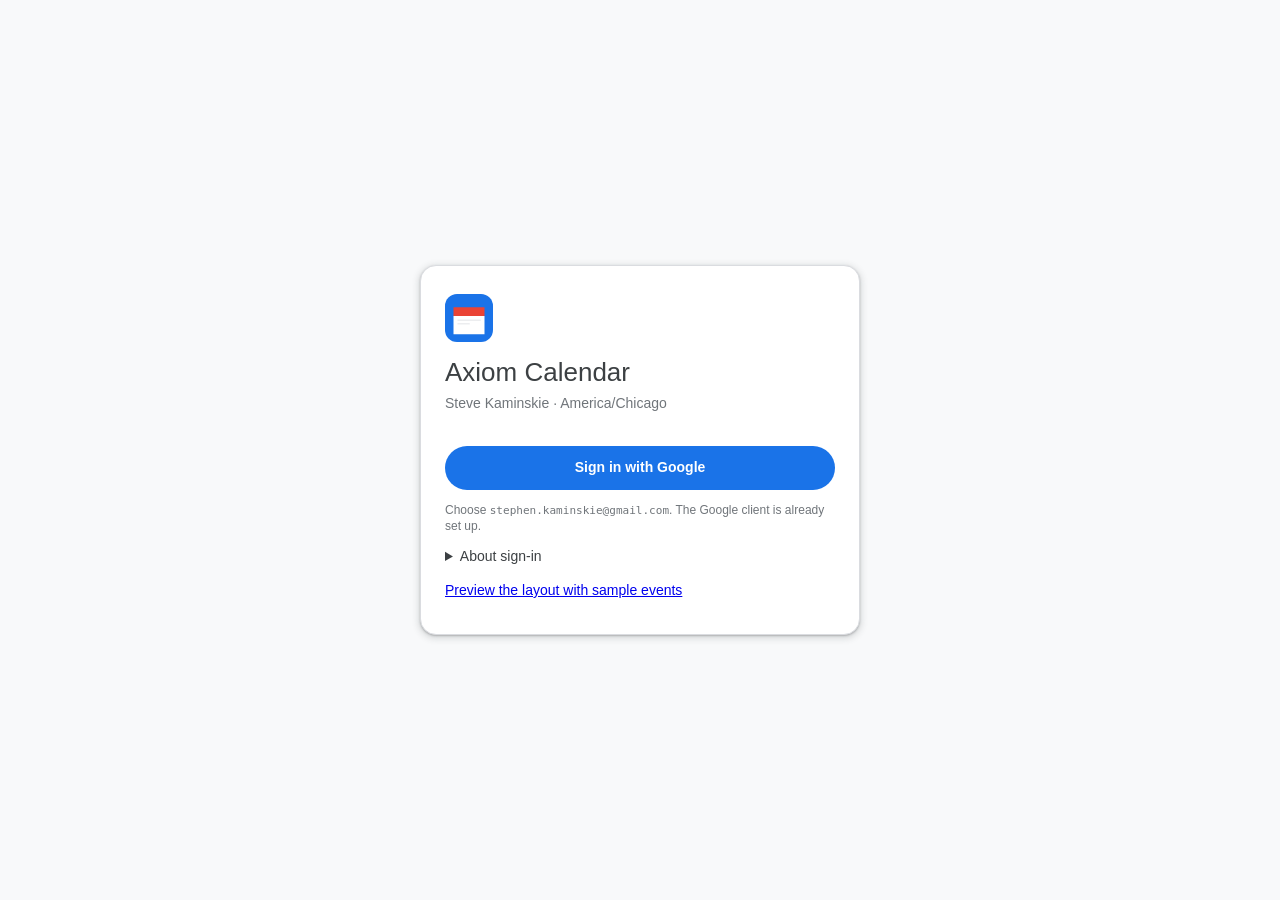
==== commit cdfa708c: "Use the built-in Google OAuth client so sign-in skips the paste step. A localStorage client ID still" ====
--- a/calendar/index.html
+++ b/calendar/index.html
@@ -24,20 +24,13 @@
     <h1>Axiom Calendar</h1>
     <p class="lede">Steve Kaminskie · America/Chicago</p>
     <form id="gate-form" method="post" action="#" onsubmit="return false">
-      <label for="gate-client">OAuth client ID</label>
-      <input id="gate-client" name="client" autocomplete="off" spellcheck="false" autocapitalize="off" placeholder="….apps.googleusercontent.com" inputmode="url">
       <button type="submit" class="primary signin">Sign in with Google</button>
     </form>
     <p id="gate-error" class="error" hidden></p>
-    <p class="hint">Authorized JavaScript origin: <code>https://axiom-mathematics.github.io</code></p>
+    <p class="hint">Choose <code>stephen.kaminskie@gmail.com</code>. The Google client is already set up.</p>
     <details>
-      <summary>Setup</summary>
-      <ol>
-        <li>In Google Cloud Console, create a <strong>Web application</strong> OAuth client.</li>
-        <li>Add the origin above. No redirect URI is required for the sign-in popup.</li>
-        <li>Enable the Calendar API, People API, and Drive API. Add stephen.kaminskie@gmail.com as a test user.</li>
-        <li>Paste the client ID here and sign in. The full click-path is in <code>SETUP.md</code>.</li>
-      </ol>
+      <summary>About sign-in</summary>
+      <p>Google Cloud project <code>secret-canyon-511520-b7</code>, OAuth in <strong>Testing</strong>, test user <code>stephen.kaminskie@gmail.com</code>. If Google says the app isn’t verified, continue as that test user. Testing access lasts about 7 days; tap Sign in again when it asks. A different client ID can be saved in Settings and overrides the built-in one on this browser.</p>
     </details>
     <p><a href="?demo=1" id="preview-link">Preview the layout with sample events</a></p>
   </main>
--- a/calendar/styles.css
+++ b/calendar/styles.css
@@ -64,7 +64,7 @@
 .gate-card h1 { margin: 0 0 4px; font-size: 26px; font-weight: 500; }
 .lede { margin: 0 0 18px; color: var(--text-dim); }
 #gate-form label, .sheet-body label, #quick-form label, .cal-head { display: block; font-size: 12px; color: var(--text-dim); margin: 12px 0 4px; }
-#gate-client, .sheet-body input, .sheet-body select, .sheet-body textarea, #quick-input, #search-input, #cmd-input {
+.sheet-body input, .sheet-body select, .sheet-body textarea, #quick-input, #search-input, #cmd-input {
   width: 100%; border: 1px solid var(--line); border-radius: 8px; background: var(--bg); padding: 10px 12px;
 }
 .sheet-body textarea { resize: vertical; }
@@ -183,11 +183,13 @@
   .resize { opacity: 0; }
   .event:hover .resize { opacity: 1; }
 }
+.ev-joins { position: absolute; right: 2px; bottom: 2px; display: flex; gap: 2px; z-index: 3; }
 .ev-join {
-  position: absolute; right: 2px; bottom: 2px; display: inline-flex; align-items: center; gap: 2px;
+  position: static; display: inline-flex; align-items: center; gap: 2px;
   color: inherit; text-decoration: none; background: rgba(255,255,255,.35); border-radius: 999px; padding: 0 4px; font-size: 10px; font-weight: 700;
 }
 .ev-join.hot { background: var(--red); color: #fff; padding: 2px 6px; }
+.ev-join.room { background: rgba(26, 115, 232, .9); color: #fff; }
 .ico { width: 14px; height: 14px; display: inline-block; vertical-align: -2px; }
 .ico.tiny { width: 12px; height: 12px; }
 .ghost { left: 1px; right: 3px; background: rgba(26, 115, 232, .25); border: 1px solid var(--blue); z-index: 1; }
@@ -229,6 +231,7 @@
   text-decoration: none; font-weight: 700;
 }
 .join.hot { background: var(--red); }
+.join.room { background: #174ea6; }
 .pop-actions { display: flex; flex-wrap: wrap; gap: 8px; margin: 8px 0; }
 .pop-actions button, .pop-actions a, .sheet-bar button {
   border: 1px solid var(--line); background: var(--bg); border-radius: 999px; padding: 8px 12px; min-height: 36px; color: var(--blue); text-decoration: none;
